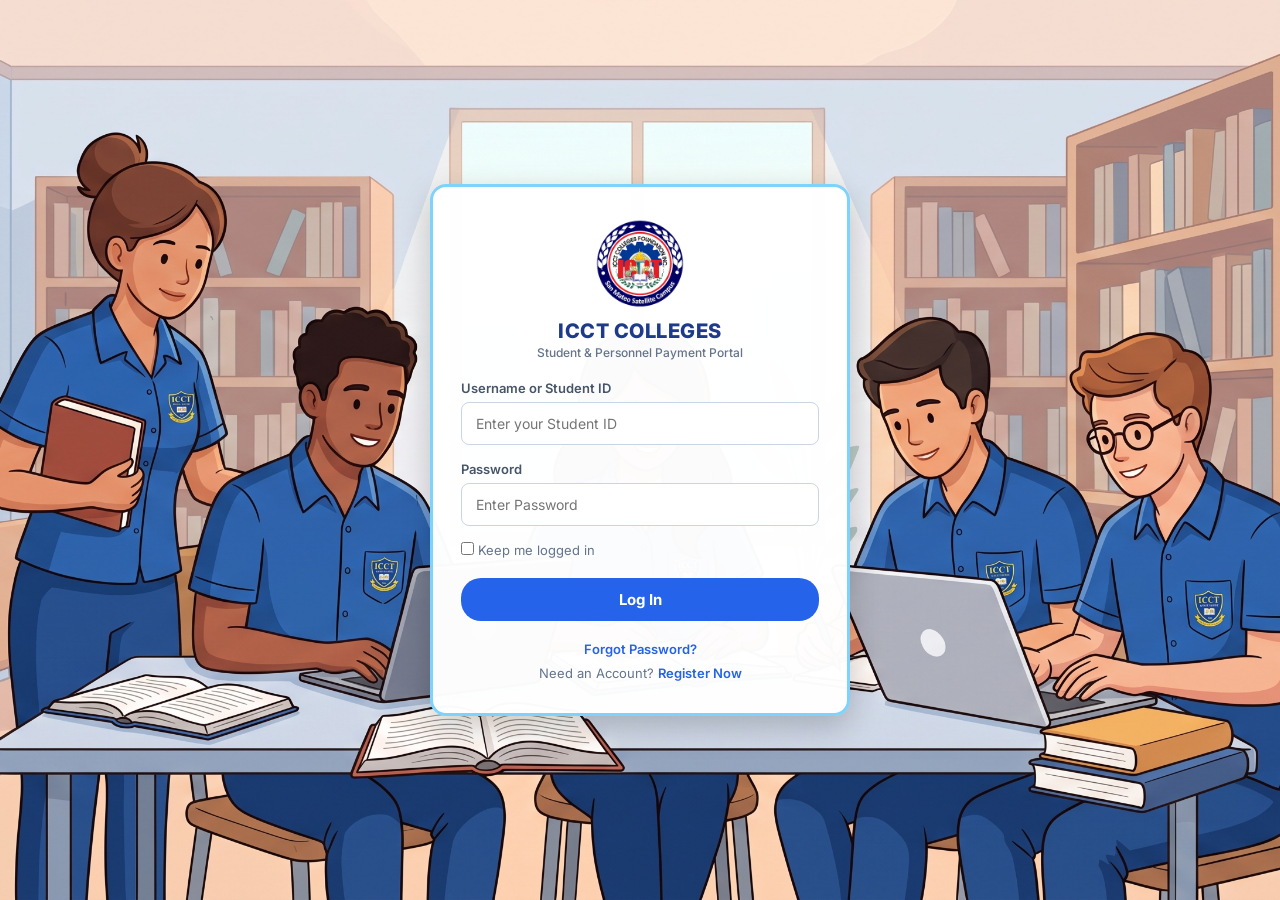
==== index.html @ 454a483c "Add files via upload" ====
<!DOCTYPE html>
<html lang="en">
<head>
  <meta charset="UTF-8">
  <meta name="viewport" content="width=device-width, initial-scale=1.0">
  <title>ICCT Colleges - Login Portal</title>
  <link rel="stylesheet" href="style.css">
  <link rel="stylesheet" href="https://cdnjs.cloudflare.com/ajax/libs/font-awesome/6.4.0/css/all.min.css">
  <link href="https://fonts.googleapis.com/css2?family=Inter:wght@400;500;600;700&display=swap" rel="stylesheet">
</head>
<body class="login-body">

  <div class="login-card">
    <!-- ACTUAL ICCT LOGO IMAGE -->
    <div class="logo-container">
      <img src="logo.png" alt="ICCT Logo" class="icct-logo-img">
      <h2>ICCT COLLEGES</h2>
      <p class="subtitle">Student & Personnel Payment Portal</p>
    </div>

    <!-- ERROR ALERT MESSAGE -->
    <div class="error-alert" id="errorAlert">
      <i class="fa-solid fa-triangle-exclamation"></i>
      <span>Incorrect Username or Password.</span>
    </div>

    <!-- LOGIN FORM -->
    <form id="loginForm" onsubmit="handleLogin(event)">
      <div class="input-group">
        <label>Username or Student ID</label>
        <input type="text" id="username" placeholder="Enter your Student ID" required>
      </div>

      <div class="input-group">
        <label>Password</label>
        <input type="password" id="password" placeholder="Enter Password" required>
      </div>

      <div class="form-options">
        <label><input type="checkbox"> Keep me logged in</label>
      </div>

      <button type="submit" class="btn-login">Log In</button>
    </form>

    <div class="login-footer">
      <a href="#" onclick="openModal('forgotModal')">Forgot Password?</a>
      <p>Need an Account? <a href="#">Register Now</a></p>
    </div>
  </div>

  <!-- MODAL: FORGOT PASSWORD -->
  <div class="modal-backdrop" id="forgotModal">
    <div class="modal-box text-center">
      <h3>Forgot Password</h3>
      <p class="modal-desc">Enter your registered email address to receive a password reset link.</p>
      
      <div class="input-group align-left">
        <label>Email Address</label>
        <input type="email" id="resetEmail" placeholder="user@example.com">
      </div>

      <button class="btn-login full-width" onclick="sendResetLink()">Send Reset Link</button>
      <a href="#" class="back-link" onclick="closeModal('forgotModal')">&lt; Back to Login</a>
    </div>
  </div>

  <!-- MODAL: CHECK YOUR EMAIL -->
  <div class="modal-backdrop" id="emailSentModal">
    <div class="modal-box text-center">
      <i class="fa-solid fa-envelope-circle-check icon-success"></i>
      <h3>Check your Email</h3>
      <p class="modal-desc">A password reset link has been sent to your email. Please check your inbox or spam folder.</p>
      
      <button class="btn-login full-width" onclick="closeModal('emailSentModal')">Back to Login</button>
      <p class="resend-text">Didn't receive email? <a href="#" onclick="sendResetLink()">Resend</a></p>
    </div>
  </div>

  <!-- MODAL: OTP VERIFICATION -->
  <div class="modal-backdrop" id="otpModal">
    <div class="modal-box text-center">
      <h3>OTP Verification</h3>
      <p class="modal-desc">We sent a 6-digit code to your registered email.</p>

      <div class="otp-container">
        <input type="text" maxlength="1" class="otp-input">
        <input type="text" maxlength="1" class="otp-input">
        <input type="text" maxlength="1" class="otp-input">
        <input type="text" maxlength="1" class="otp-input">
        <input type="text" maxlength="1" class="otp-input">
        <input type="text" maxlength="1" class="otp-input">
      </div>

      <button class="btn-login full-width" onclick="verifyOTP()" style="margin-top:20px;">Verify OTP</button>
      <p class="resend-text">Didn't receive a code? <a href="#">Resend OTP</a></p>
    </div>
  </div>

  <script src="script.js"></script>
</body>
</html>
---- style.css ----
* {
  margin: 0;
  padding: 0;
  box-sizing: border-box;
  font-family: 'Inter', sans-serif;
}

/* BACKGROUND IMAGE WITH FALLBACK */
.login-body {
  background: url('bg.png') no-repeat center center fixed;
  background-size: cover;
  min-height: 100vh;
  display: flex;
  align-items: center;
  justify-content: center;
  padding: 20px;
}

/* LOGIN CARD BOX */
.login-card {
  background: rgba(255, 255, 255, 0.98);
  width: 100%;
  max-width: 420px;
  padding: 32px 28px;
  border-radius: 16px;
  border: 3px solid #7DD3FC; /* Light Blue Border katulad sa Figma */
  box-shadow: 0 10px 30px rgba(0, 0, 0, 0.2);
}

.logo-container {
  text-align: center;
  margin-bottom: 20px;
}

/* PAMPALIIT NG LOGO (TAMANG SUKAT) */
.icct-logo-img, .logo-container img {
  width: 90px !important;      /* Nilimita sa 90px ang lapad */
  height: 90px !important;     /* Pantay na taas */
  object-fit: contain;
  margin: 0 auto 10px auto;
  display: block;
}

.logo-container h2 {
  font-size: 20px;
  color: #1E3A8A;
  font-weight: 800;
  letter-spacing: 0.5px;
}

.subtitle {
  font-size: 12px;
  color: #64748B;
  margin-top: 2px;
  font-weight: 500;
}

/* INPUT FIELDS */
.input-group {
  display: flex;
  flex-direction: column;
  gap: 6px;
  margin-bottom: 16px;
}

.input-group.align-left {
  text-align: left;
}

.input-group label {
  font-size: 13px;
  font-weight: 600;
  color: #475569;
}

.input-group input {
  padding: 12px 14px;
  border: 1px solid #CBD5E1;
  border-radius: 8px;
  font-size: 14px;
  outline: none;
}

.input-group input:focus {
  border-color: #2563EB;
}

.error-alert {
  background-color: #FEF2F2;
  border: 1px solid #EF4444;
  color: #DC2626;
  padding: 10px;
  border-radius: 8px;
  font-size: 12px;
  display: none;
  align-items: center;
  gap: 8px;
  margin-bottom: 16px;
}

.form-options {
  font-size: 13px;
  color: #64748B;
  margin-bottom: 20px;
}

.btn-login {
  width: 100%;
  background: #2563EB;
  color: white;
  padding: 12px;
  border: none;
  border-radius: 20px; /* Pill Button */
  font-weight: 700;
  font-size: 15px;
  cursor: pointer;
}

.btn-login:hover {
  background: #1D4ED8;
}

.login-footer {
  text-align: center;
  margin-top: 20px;
  font-size: 13px;
}

.login-footer a, .back-link, .resend-text a {
  color: #2563EB;
  text-decoration: none;
  font-weight: 600;
}

.login-footer p {
  margin-top: 8px;
  color: #64748B;
}

/* MODALS POPUP */
.modal-backdrop {
  position: fixed;
  top: 0;
  left: 0;
  width: 100%;
  height: 100%;
  background: rgba(15, 23, 42, 0.6);
  backdrop-filter: blur(4px);
  display: none;
  align-items: center;
  justify-content: center;
  z-index: 1000;
}

.modal-backdrop.active { display: flex; }

.modal-box {
  background: white;
  width: 380px;
  padding: 28px;
  border-radius: 16px;
}

.text-center { text-align: center; }
.modal-desc { font-size: 13px; color: #64748B; margin: 8px 0 20px; }
.icon-success { font-size: 48px; color: #2563EB; margin-bottom: 12px; }
.back-link { display: inline-block; margin-top: 16px; font-size: 13px; }
.resend-text { font-size: 12px; color: #64748B; margin-top: 16px; }

.otp-container {
  display: flex;
  gap: 8px;
  justify-content: center;
}

.otp-input {
  width: 42px;
  height: 48px;
  text-align: center;
  font-size: 18px;
  font-weight: 700;
  border: 1px solid #CBD5E1;
  border-radius: 8px;
}
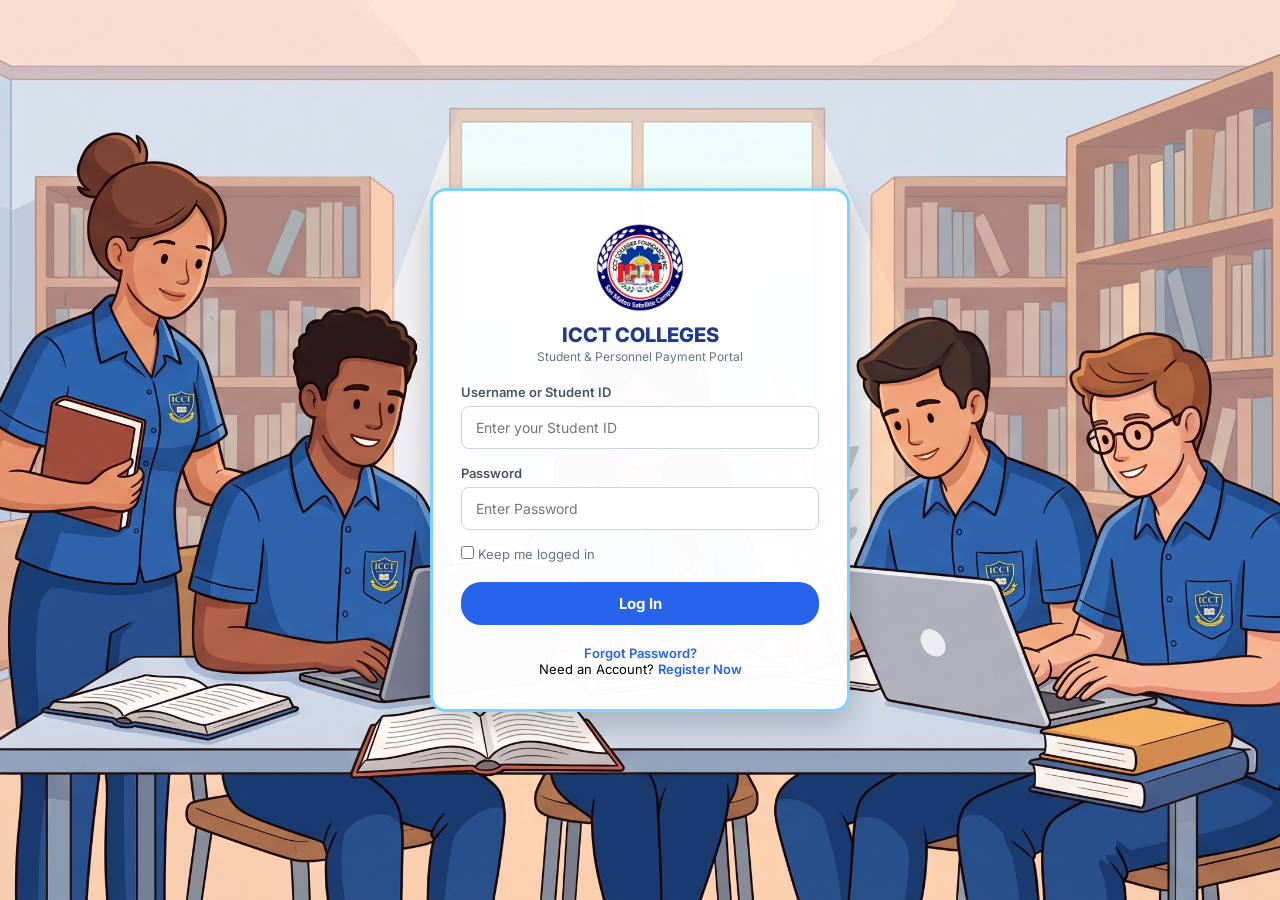
==== commit c3c04cf8: "Add files via upload" ====
--- a/index.html
+++ b/index.html
@@ -11,29 +11,27 @@
 <body class="login-body">
 
   <div class="login-card">
-    <!-- ACTUAL ICCT LOGO IMAGE -->
     <div class="logo-container">
       <img src="logo.png" alt="ICCT Logo" class="icct-logo-img">
       <h2>ICCT COLLEGES</h2>
       <p class="subtitle">Student & Personnel Payment Portal</p>
     </div>
 
-    <!-- ERROR ALERT MESSAGE -->
+    <!-- ERROR ALERT FOR LOGIN -->
     <div class="error-alert" id="errorAlert">
       <i class="fa-solid fa-triangle-exclamation"></i>
       <span>Incorrect Username or Password.</span>
     </div>
 
-    <!-- LOGIN FORM -->
     <form id="loginForm" onsubmit="handleLogin(event)">
       <div class="input-group">
         <label>Username or Student ID</label>
-        <input type="text" id="username" placeholder="Enter your Student ID" required>
+        <input type="text" id="username" placeholder="Enter your Student ID">
       </div>
 
       <div class="input-group">
         <label>Password</label>
-        <input type="password" id="password" placeholder="Enter Password" required>
+        <input type="password" id="password" placeholder="Enter Password">
       </div>
 
       <div class="form-options">
@@ -49,7 +47,7 @@
     </div>
   </div>
 
-  <!-- MODAL: FORGOT PASSWORD -->
+  <!-- MODAL 1: FORGOT PASSWORD -->
   <div class="modal-backdrop" id="forgotModal">
     <div class="modal-box text-center">
       <h3>Forgot Password</h3>
@@ -60,24 +58,24 @@
         <input type="email" id="resetEmail" placeholder="user@example.com">
       </div>
 
-      <button class="btn-login full-width" onclick="sendResetLink()">Send Reset Link</button>
+      <button type="button" class="btn-login full-width" onclick="sendResetLink()">Send Reset Link</button>
       <a href="#" class="back-link" onclick="closeModal('forgotModal')">&lt; Back to Login</a>
     </div>
   </div>
 
-  <!-- MODAL: CHECK YOUR EMAIL -->
+  <!-- MODAL 2: CHECK YOUR EMAIL -->
   <div class="modal-backdrop" id="emailSentModal">
     <div class="modal-box text-center">
       <i class="fa-solid fa-envelope-circle-check icon-success"></i>
       <h3>Check your Email</h3>
       <p class="modal-desc">A password reset link has been sent to your email. Please check your inbox or spam folder.</p>
       
-      <button class="btn-login full-width" onclick="closeModal('emailSentModal')">Back to Login</button>
+      <button type="button" class="btn-login full-width" onclick="closeModal('emailSentModal')">Back to Login</button>
       <p class="resend-text">Didn't receive email? <a href="#" onclick="sendResetLink()">Resend</a></p>
     </div>
   </div>
 
-  <!-- MODAL: OTP VERIFICATION -->
+  <!-- MODAL 3: OTP VERIFICATION -->
   <div class="modal-backdrop" id="otpModal">
     <div class="modal-box text-center">
       <h3>OTP Verification</h3>
@@ -92,8 +90,13 @@
         <input type="text" maxlength="1" class="otp-input">
       </div>
 
-      <button class="btn-login full-width" onclick="verifyOTP()" style="margin-top:20px;">Verify OTP</button>
-      <p class="resend-text">Didn't receive a code? <a href="#">Resend OTP</a></p>
+      <div class="error-alert" id="otpError" style="display:none; margin-top: 15px;">
+        <i class="fa-solid fa-triangle-exclamation"></i>
+        <span>Invalid OTP code. Please try again or request a new code.</span>
+      </div>
+
+      <button type="button" class="btn-login full-width" onclick="verifyOTP()" style="margin-top:20px;">Verify OTP</button>
+      <p class="resend-text">Didn't receive a code? <a href="#" onclick="alert('New OTP code sent!')">Resend OTP</a></p>
     </div>
   </div>
 
--- a/style.css
+++ b/style.css
@@ -5,7 +5,6 @@
   font-family: 'Inter', sans-serif;
 }
 
-/* BACKGROUND IMAGE WITH FALLBACK */
 .login-body {
   background: url('bg.png') no-repeat center center fixed;
   background-size: cover;
@@ -16,14 +15,13 @@
   padding: 20px;
 }
 
-/* LOGIN CARD BOX */
 .login-card {
   background: rgba(255, 255, 255, 0.98);
   width: 100%;
   max-width: 420px;
   padding: 32px 28px;
   border-radius: 16px;
-  border: 3px solid #7DD3FC; /* Light Blue Border katulad sa Figma */
+  border: 3px solid #7DD3FC;
   box-shadow: 0 10px 30px rgba(0, 0, 0, 0.2);
 }
 
@@ -32,10 +30,9 @@
   margin-bottom: 20px;
 }
 
-/* PAMPALIIT NG LOGO (TAMANG SUKAT) */
-.icct-logo-img, .logo-container img {
-  width: 90px !important;      /* Nilimita sa 90px ang lapad */
-  height: 90px !important;     /* Pantay na taas */
+.icct-logo-img {
+  width: 90px !important;
+  height: 90px !important;
   object-fit: contain;
   margin: 0 auto 10px auto;
   display: block;
@@ -45,17 +42,14 @@
   font-size: 20px;
   color: #1E3A8A;
   font-weight: 800;
-  letter-spacing: 0.5px;
 }
 
 .subtitle {
   font-size: 12px;
   color: #64748B;
   margin-top: 2px;
-  font-weight: 500;
 }
 
-/* INPUT FIELDS */
 .input-group {
   display: flex;
   flex-direction: column;
@@ -63,9 +57,7 @@
   margin-bottom: 16px;
 }
 
-.input-group.align-left {
-  text-align: left;
-}
+.input-group.align-left { text-align: left; }
 
 .input-group label {
   font-size: 13px;
@@ -79,10 +71,6 @@
   border-radius: 8px;
   font-size: 14px;
   outline: none;
-}
-
-.input-group input:focus {
-  border-color: #2563EB;
 }
 
 .error-alert {
@@ -110,14 +98,10 @@
   color: white;
   padding: 12px;
   border: none;
-  border-radius: 20px; /* Pill Button */
+  border-radius: 20px;
   font-weight: 700;
   font-size: 15px;
   cursor: pointer;
-}
-
-.btn-login:hover {
-  background: #1D4ED8;
 }
 
 .login-footer {
@@ -132,12 +116,6 @@
   font-weight: 600;
 }
 
-.login-footer p {
-  margin-top: 8px;
-  color: #64748B;
-}
-
-/* MODALS POPUP */
 .modal-backdrop {
   position: fixed;
   top: 0;
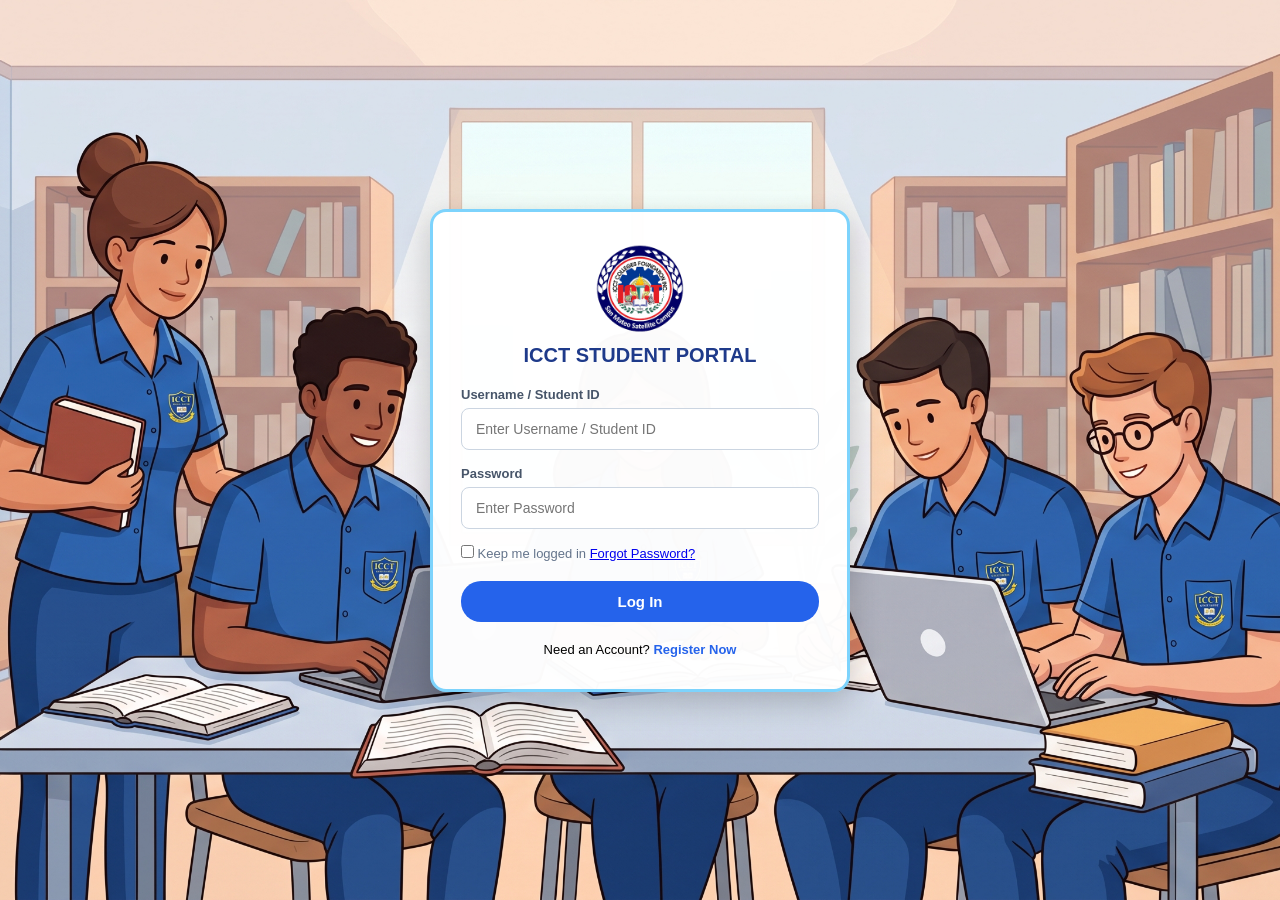
==== commit 0d4581f7: "Add files via upload" ====
--- a/index.html
+++ b/index.html
@@ -3,83 +3,92 @@
 <head>
   <meta charset="UTF-8">
   <meta name="viewport" content="width=device-width, initial-scale=1.0">
-  <title>ICCT Colleges - Login Portal</title>
+  <title>ICCT Student Portal - Login</title>
   <link rel="stylesheet" href="style.css">
   <link rel="stylesheet" href="https://cdnjs.cloudflare.com/ajax/libs/font-awesome/6.4.0/css/all.min.css">
-  <link href="https://fonts.googleapis.com/css2?family=Inter:wght@400;500;600;700&display=swap" rel="stylesheet">
+  <style>
+    /* Siguradong nakakabit sa bg.png */
+    body.login-body {
+      background: url('bg.png') no-repeat center center fixed;
+      background-size: cover;
+      min-height: 100vh;
+      display: flex;
+      align-items: center;
+      justify-content: center;
+      margin: 0;
+    }
+  </style>
 </head>
 <body class="login-body">
 
   <div class="login-card">
     <div class="logo-container">
       <img src="logo.png" alt="ICCT Logo" class="icct-logo-img">
-      <h2>ICCT COLLEGES</h2>
-      <p class="subtitle">Student & Personnel Payment Portal</p>
+      <h2>ICCT STUDENT PORTAL</h2>
     </div>
 
-    <!-- ERROR ALERT FOR LOGIN -->
-    <div class="error-alert" id="errorAlert">
-      <i class="fa-solid fa-triangle-exclamation"></i>
-      <span>Incorrect Username or Password.</span>
+    <div class="error-alert" id="errorAlert" style="display:none;">
+      <i class="fa-solid fa-circle-exclamation"></i>
+      <span id="errorAlertText">Invalid Username or Password.</span>
     </div>
 
     <form id="loginForm" onsubmit="handleLogin(event)">
       <div class="input-group">
-        <label>Username or Student ID</label>
-        <input type="text" id="username" placeholder="Enter your Student ID">
+        <label>Username / Student ID</label>
+        <input type="text" id="username" placeholder="Enter Username / Student ID" required>
       </div>
 
       <div class="input-group">
         <label>Password</label>
-        <input type="password" id="password" placeholder="Enter Password">
+        <input type="password" id="password" placeholder="Enter Password" required>
       </div>
 
       <div class="form-options">
         <label><input type="checkbox"> Keep me logged in</label>
+        <a href="#" onclick="openModal('forgotModal')">Forgot Password?</a>
       </div>
 
       <button type="submit" class="btn-login">Log In</button>
     </form>
 
     <div class="login-footer">
-      <a href="#" onclick="openModal('forgotModal')">Forgot Password?</a>
       <p>Need an Account? <a href="#">Register Now</a></p>
     </div>
   </div>
 
-  <!-- MODAL 1: FORGOT PASSWORD -->
+  <!-- FORGOT PASSWORD MODAL -->
   <div class="modal-backdrop" id="forgotModal">
-    <div class="modal-box text-center">
+    <div class="modal-box">
       <h3>Forgot Password</h3>
-      <p class="modal-desc">Enter your registered email address to receive a password reset link.</p>
+      <p class="modal-desc">Enter your email address to receive a password reset link.</p>
       
-      <div class="input-group align-left">
+      <div class="input-group" style="text-align:left;">
         <label>Email Address</label>
         <input type="email" id="resetEmail" placeholder="user@example.com">
       </div>
 
-      <button type="button" class="btn-login full-width" onclick="sendResetLink()">Send Reset Link</button>
+      <button type="button" class="btn-login" onclick="sendResetLink()">Send Reset Link</button>
       <a href="#" class="back-link" onclick="closeModal('forgotModal')">&lt; Back to Login</a>
     </div>
   </div>
 
-  <!-- MODAL 2: CHECK YOUR EMAIL -->
+  <!-- EMAIL SENT MODAL -->
   <div class="modal-backdrop" id="emailSentModal">
-    <div class="modal-box text-center">
+    <div class="modal-box">
       <i class="fa-solid fa-envelope-circle-check icon-success"></i>
       <h3>Check your Email</h3>
-      <p class="modal-desc">A password reset link has been sent to your email. Please check your inbox or spam folder.</p>
+      <p class="modal-desc">We sent a reset link to your email.</p>
       
-      <button type="button" class="btn-login full-width" onclick="closeModal('emailSentModal')">Back to Login</button>
+      <button type="button" class="btn-login" onclick="closeModal('emailSentModal')">Back to Login</button>
       <p class="resend-text">Didn't receive email? <a href="#" onclick="sendResetLink()">Resend</a></p>
     </div>
   </div>
 
-  <!-- MODAL 3: OTP VERIFICATION -->
+  <!-- OTP MODAL -->
   <div class="modal-backdrop" id="otpModal">
-    <div class="modal-box text-center">
+    <div class="modal-box">
       <h3>OTP Verification</h3>
-      <p class="modal-desc">We sent a 6-digit code to your registered email.</p>
+      <p class="modal-desc">Enter the 6-digit verification code sent to your device.</p>
 
       <div class="otp-container">
         <input type="text" maxlength="1" class="otp-input">
@@ -90,13 +99,13 @@
         <input type="text" maxlength="1" class="otp-input">
       </div>
 
-      <div class="error-alert" id="otpError" style="display:none; margin-top: 15px;">
+      <div class="error-alert" id="otpError" style="display:none; margin-top: 10px;">
         <i class="fa-solid fa-triangle-exclamation"></i>
-        <span>Invalid OTP code. Please try again or request a new code.</span>
+        <span>Invalid OTP code. Please try again.</span>
       </div>
 
-      <button type="button" class="btn-login full-width" onclick="verifyOTP()" style="margin-top:20px;">Verify OTP</button>
-      <p class="resend-text">Didn't receive a code? <a href="#" onclick="alert('New OTP code sent!')">Resend OTP</a></p>
+      <button type="button" class="btn-login" onclick="verifyOTP()" style="margin-top:12px;">Verify & Access Portal</button>
+      <p class="resend-text">Didn't receive code? <a href="#" onclick="alert('New OTP sent!')">Resend OTP</a></p>
     </div>
   </div>
 
--- a/style.css
+++ b/style.css
@@ -5,6 +5,7 @@
   font-family: 'Inter', sans-serif;
 }
 
+/* LOGIN PAGE STYLES */
 .login-body {
   background: url('bg.png') no-repeat center center fixed;
   background-size: cover;
@@ -25,10 +26,7 @@
   box-shadow: 0 10px 30px rgba(0, 0, 0, 0.2);
 }
 
-.logo-container {
-  text-align: center;
-  margin-bottom: 20px;
-}
+.logo-container { text-align: center; margin-bottom: 20px; }
 
 .icct-logo-img {
   width: 90px !important;
@@ -38,40 +36,13 @@
   display: block;
 }
 
-.logo-container h2 {
-  font-size: 20px;
-  color: #1E3A8A;
-  font-weight: 800;
-}
+.logo-container h2 { font-size: 20px; color: #1E3A8A; font-weight: 800; }
+.subtitle { font-size: 12px; color: #64748B; margin-top: 2px; }
 
-.subtitle {
-  font-size: 12px;
-  color: #64748B;
-  margin-top: 2px;
-}
-
-.input-group {
-  display: flex;
-  flex-direction: column;
-  gap: 6px;
-  margin-bottom: 16px;
-}
-
+.input-group { display: flex; flex-direction: column; gap: 6px; margin-bottom: 16px; }
 .input-group.align-left { text-align: left; }
-
-.input-group label {
-  font-size: 13px;
-  font-weight: 600;
-  color: #475569;
-}
-
-.input-group input {
-  padding: 12px 14px;
-  border: 1px solid #CBD5E1;
-  border-radius: 8px;
-  font-size: 14px;
-  outline: none;
-}
+.input-group label { font-size: 13px; font-weight: 600; color: #475569; }
+.input-group input { padding: 12px 14px; border: 1px solid #CBD5E1; border-radius: 8px; font-size: 14px; outline: none; }
 
 .error-alert {
   background-color: #FEF2F2;
@@ -86,11 +57,7 @@
   margin-bottom: 16px;
 }
 
-.form-options {
-  font-size: 13px;
-  color: #64748B;
-  margin-bottom: 20px;
-}
+.form-options { font-size: 13px; color: #64748B; margin-bottom: 20px; }
 
 .btn-login {
   width: 100%;
@@ -102,20 +69,15 @@
   font-weight: 700;
   font-size: 15px;
   cursor: pointer;
+  transition: all 0.2s;
 }
 
-.login-footer {
-  text-align: center;
-  margin-top: 20px;
-  font-size: 13px;
-}
+.btn-login:hover { background: #1D4ED8; }
 
-.login-footer a, .back-link, .resend-text a {
-  color: #2563EB;
-  text-decoration: none;
-  font-weight: 600;
-}
+.login-footer { text-align: center; margin-top: 20px; font-size: 13px; }
+.login-footer a, .back-link, .resend-text a { color: #2563EB; text-decoration: none; font-weight: 600; }
 
+/* MODALS */
 .modal-backdrop {
   position: fixed;
   top: 0;
@@ -131,32 +93,12 @@
 }
 
 .modal-backdrop.active { display: flex; }
-
-.modal-box {
-  background: white;
-  width: 380px;
-  padding: 28px;
-  border-radius: 16px;
-}
-
+.modal-box { background: white; width: 380px; padding: 28px; border-radius: 16px; }
 .text-center { text-align: center; }
 .modal-desc { font-size: 13px; color: #64748B; margin: 8px 0 20px; }
 .icon-success { font-size: 48px; color: #2563EB; margin-bottom: 12px; }
 .back-link { display: inline-block; margin-top: 16px; font-size: 13px; }
 .resend-text { font-size: 12px; color: #64748B; margin-top: 16px; }
 
-.otp-container {
-  display: flex;
-  gap: 8px;
-  justify-content: center;
-}
-
-.otp-input {
-  width: 42px;
-  height: 48px;
-  text-align: center;
-  font-size: 18px;
-  font-weight: 700;
-  border: 1px solid #CBD5E1;
-  border-radius: 8px;
-}+.otp-container { display: flex; gap: 8px; justify-content: center; }
+.otp-input { width: 42px; height: 48px; text-align: center; font-size: 18px; font-weight: 700; border: 1px solid #CBD5E1; border-radius: 8px; }
